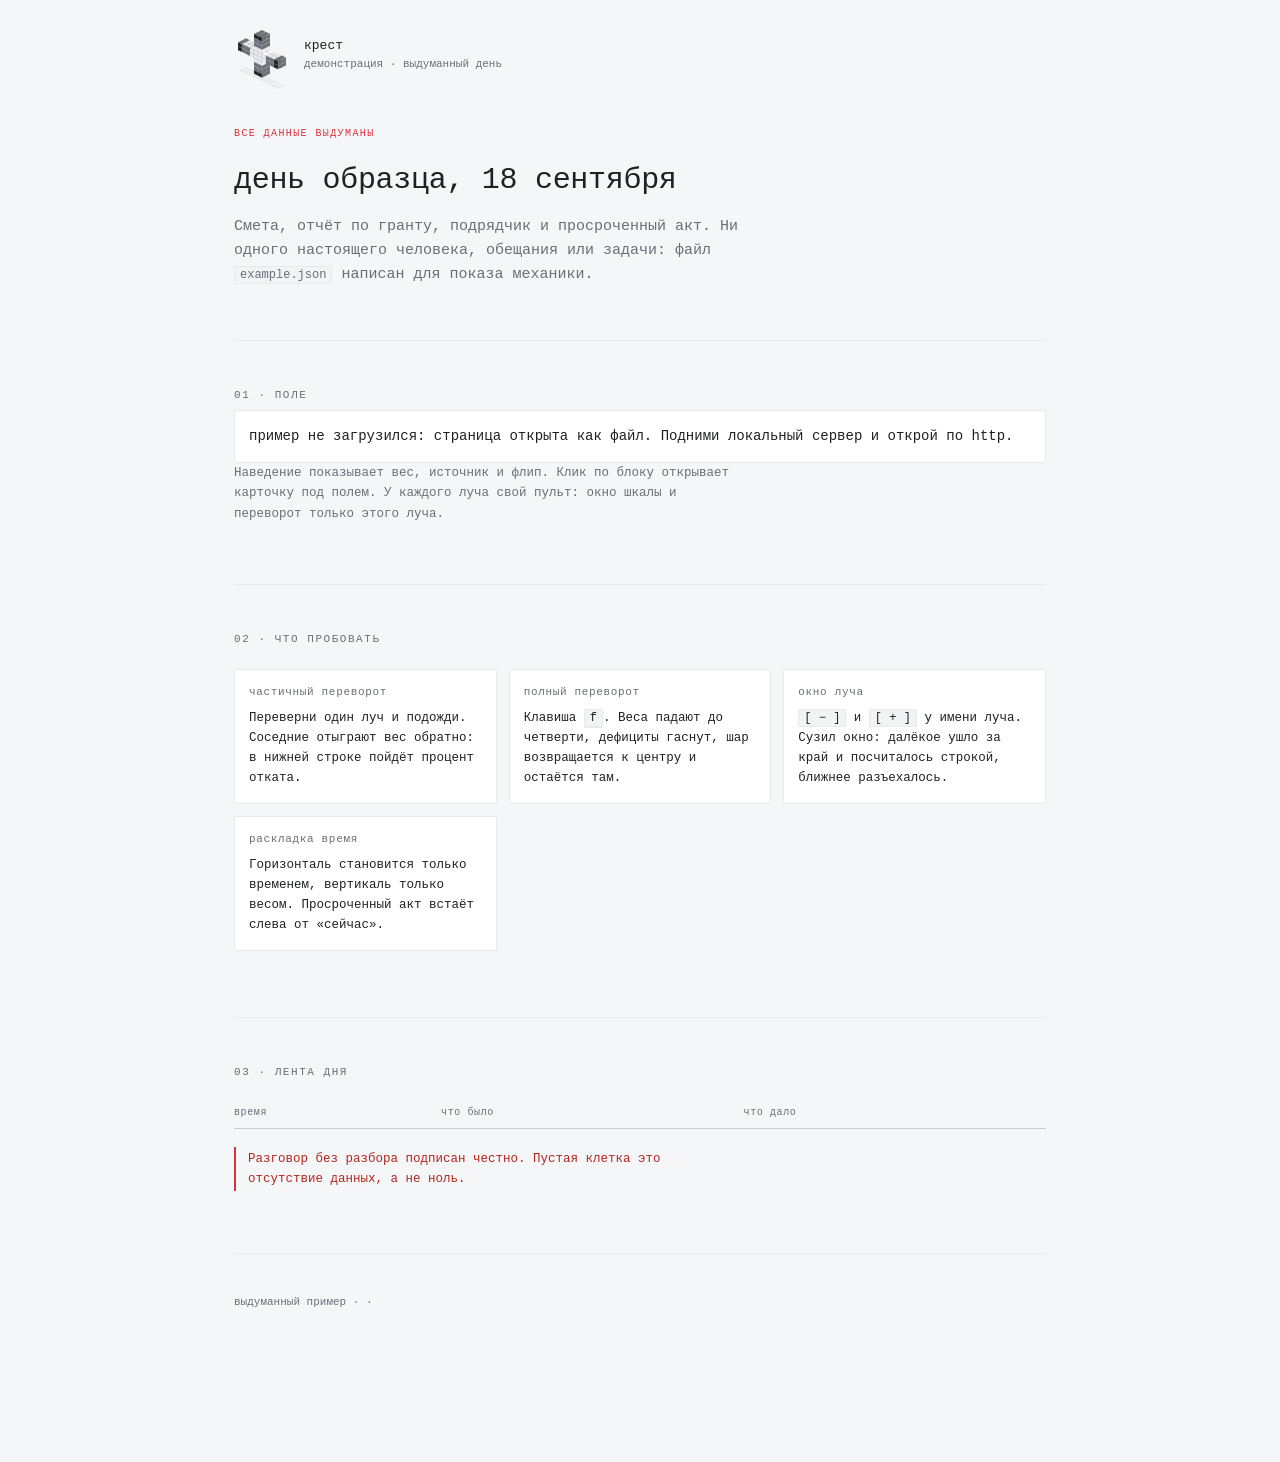
==== движок/index.html @ 0ad8f1ac "крест: открытая версия инструмента Поле на четыре луча: что должен, что было, на что опираешься, что" ====
<!doctype html>
<html lang="ru"><head>
<meta charset="utf-8">
<title>крест · демонстрация на примере</title>
<meta name="viewport" content="width=device-width,initial-scale=1">
<meta name="description" content="Рабочая демонстрация креста на выдуманном дне: три раскладки, окно каждого луча, полный и частичный переворот с откатом.">
<link rel="icon" href="favicon.svg" type="image/svg+xml">
<link rel="stylesheet" href="крест.css">
</head>
<body>
<div class="wrap">

<div class="head">
  <div class="mark" id="mark" role="img" aria-label="знак креста"></div>
  <div>
    <div class="name">крест</div>
    <div class="sub">демонстрация · выдуманный день</div>
  </div>
  <nav class="nav">
    
    
    
  </nav>
</div>

<header class="hero">
  <div class="kick">ВСЕ ДАННЫЕ ВЫДУМАНЫ</div>
  <h1>день образца, 18 сентября</h1>
  <p class="lead">Смета, отчёт по гранту, подрядчик и просроченный акт. Ни одного настоящего человека, обещания или задачи: файл <code>example.json</code> написан для показа механики.</p>
</header>

<section>
  <h2>01 · ПОЛЕ</h2>
  <div id="k"></div>
  <p style="font-size:12.5px;color:var(--muted);max-width:66ch">Наведение показывает вес, источник и флип. Клик по блоку открывает карточку под полем. У каждого луча свой пульт: окно шкалы и переворот только этого луча.</p>
</section>

<section>
  <h2>02 · ЧТО ПРОБОВАТЬ</h2>
  <div class="cards">
    <div class="card"><div class="t">частичный переворот</div><p>Переверни один луч и подожди. Соседние отыграют вес обратно: в нижней строке пойдёт процент отката.</p></div>
    <div class="card"><div class="t">полный переворот</div><p>Клавиша <kbd>f</kbd>. Веса падают до четверти, дефициты гаснут, шар возвращается к центру и остаётся там.</p></div>
    <div class="card"><div class="t">окно луча</div><p><code>[ − ]</code> и <code>[ + ]</code> у имени луча. Сузил окно: далёкое ушло за край и посчиталось строкой, ближнее разъехалось.</p></div>
    <div class="card"><div class="t">раскладка время</div><p>Горизонталь становится только временем, вертикаль только весом. Просроченный акт встаёт слева от «сейчас».</p></div>
  </div>
</section>

<section>
  <h2>03 · ЛЕНТА ДНЯ</h2>
  <table id="day"><tr><th>время</th><th>что было</th><th>что дало</th></tr></table>
  <p class="note">Разговор без разбора подписан честно. Пустая клетка это отсутствие данных, а не ноль.</p>
</section>

<footer>
  выдуманный пример ·  · 
</footer>
</div>

<script src="aim-voxel.js"></script>
<script src="voxel-krest.js"></script>
<script src="крест.js"></script>
<script>
AIMVoxel.render(document.getElementById('mark'), window.KREST_VOXEL, {unit:4, interactive:true, label:'крест'});
fetch(new URLSearchParams(location.search).get('файл') || '../день.json').then(function(r){return r.json();}).then(function(d){
  KREST.mount(document.getElementById('k'), d, {});
  var t = document.getElementById('day');
  d.факты.forEach(function(f){
    var tr = document.createElement('tr');
    tr.innerHTML = '<td>' + f.t + ' · ' + f.мин + ' мин</td><td>' + f.что + '</td><td>' + (f.дало || '<span style="color:#c9cbd1">разбора нет</span>') + '</td>';
    t.appendChild(tr);
  });
}).catch(function(e){
  document.getElementById('k').innerHTML = '<div class="card">пример не загрузился: страница открыта как файл. Подними локальный сервер и открой по http.</div>';
});
</script>
</body></html>
---- движок/крест.css ----
/* крест · публичная витрина · профиль N1 дизайн-системы AIM apps */
@import url("aim-mini-apps.css");

:root{
  --paper:#f5f6f8; --surface:#fff; --ink:#202124; --muted:#6b6e75;
  --line:#e8e9ed; --line2:#c9cbd1; --wash:#f2f3f5;
  --red:#db303d; --dark:#b3261e; --green:#287958; --amber:#98600b;
  --ease:cubic-bezier(.2,.8,.2,1);
}
*{box-sizing:border-box}
html{scroll-behavior:smooth}
body{margin:0;background:var(--paper);color:var(--ink);
  font:14px/1.62 "AIMPlex","IBM Plex Mono",ui-monospace,Menlo,monospace;
  -webkit-font-smoothing:antialiased}
.wrap{max-width:860px;margin:0 auto;padding:0 24px 110px}
a{color:var(--dark)}
b,strong{font-weight:500}
h1{font-size:30px;font-weight:500;letter-spacing:-.01em;margin:0 0 10px}
h2{font-size:11px;letter-spacing:.14em;color:var(--muted);font-weight:500;margin:0 0 6px;text-transform:uppercase}
h3{font-size:19px;font-weight:500;letter-spacing:-.01em;margin:0 0 14px}
h4{font-size:14px;font-weight:500;margin:22px 0 8px}
p{margin:0 0 14px;max-width:64ch}
ul,ol{margin:0 0 14px;padding-left:18px;max-width:64ch}
li{margin-bottom:6px}
code,kbd{background:var(--wash);border:1px solid var(--line);padding:1px 5px;font-size:12px;border-radius:2px}
kbd{border-bottom-width:2px}
pre{background:var(--surface);border:1px solid var(--line);padding:14px 16px;overflow:auto;font-size:12px;line-height:1.55;border-radius:2px}
pre code{background:none;border:0;padding:0}

/* шапка */
.head{display:flex;align-items:center;gap:14px;padding:26px 0 0}
.mark{width:56px;height:56px;flex:none}
.mark svg{display:block;width:100%;height:100%}
.head .name{font-size:13px;font-weight:500}
.head .sub{font-size:11px;color:var(--muted)}
.nav{margin-left:auto;display:flex;gap:14px;font-size:11px}
.nav a{color:var(--muted);text-decoration:none;border-bottom:1px solid var(--line)}
.nav a:hover,.nav a[aria-current=page]{color:var(--red);border-color:var(--red)}
header.hero{padding:44px 0 38px;border-bottom:1px solid var(--line)}
.kick{font-size:10px;letter-spacing:.14em;color:var(--red);margin-bottom:14px}
.lead{font-size:15px;color:var(--muted);max-width:58ch}
section{padding:46px 0;border-bottom:1px solid var(--line)}
.note{border-left:2px solid var(--red);padding:2px 0 2px 12px;color:var(--dark);font-size:12.5px;margin:16px 0;max-width:60ch}
.toc{display:flex;flex-wrap:wrap;gap:8px 16px;font-size:11px;padding:20px 0 0}
.toc a{color:var(--muted);text-decoration:none;border-bottom:1px solid var(--line)}
.toc a:hover{color:var(--red);border-color:var(--red)}
footer{padding:40px 0;font-size:11px;color:var(--muted)}

table{border-collapse:collapse;width:100%;font-size:12px;margin:18px 0}
th{text-align:left;font-weight:500;font-size:10px;letter-spacing:.06em;color:var(--muted);border-bottom:1px solid var(--line2);padding:6px 10px 6px 0}
td{border-bottom:1px solid var(--line);padding:7px 10px 7px 0;vertical-align:top}
td:first-child,th:first-child{color:var(--muted)}

.cards{display:grid;grid-template-columns:repeat(auto-fit,minmax(210px,1fr));gap:12px;margin:20px 0}
.card{background:var(--surface);border:1px solid var(--line);padding:14px;border-radius:2px}
.card .t{font-size:11px;letter-spacing:.06em;color:var(--muted);margin-bottom:6px}
.card p{font-size:12.5px;margin:0}
.btn{border:1px solid var(--ink);background:var(--paper);color:var(--ink);padding:5px 11px;font:inherit;font-size:11px;
  cursor:pointer;border-radius:2px;transition:background var(--aim-s-motion-state,160ms) var(--ease),color 160ms var(--ease)}
.btn:hover{background:var(--ink);color:var(--paper)}
.btn[aria-pressed=true]{background:var(--ink);color:var(--paper)}
.btn:focus-visible{outline:2px solid var(--red);outline-offset:2px}

/* инструмент */
.krest{background:var(--surface);border:1px solid var(--line);margin:22px 0;border-radius:2px;overflow:hidden}
.krest .bar{display:flex;gap:8px;align-items:center;flex-wrap:wrap;padding:9px 12px;border-bottom:1px solid var(--line);font-size:11px}
.krest .bar .sep{flex:1}
.krest .stage{position:relative;background:var(--surface)}
.krest svg.field{display:block;width:100%;height:auto;touch-action:manipulation}
.krest .foot{display:flex;gap:10px;flex-wrap:wrap;padding:8px 12px;border-top:1px solid var(--line);font-size:10.5px;color:var(--muted)}
.krest .roll{color:var(--red)}
.krest .src{display:flex;gap:10px;flex-wrap:wrap;padding:8px 12px;border-bottom:1px solid var(--line);font-size:10.5px;color:var(--muted)}
.krest .src span::before{content:"";display:inline-block;width:6px;height:6px;border-radius:50%;margin-right:5px;background:var(--line2);vertical-align:1px}
.krest .src span[data-s=live]::before{background:var(--green)}
.krest .src span[data-s=quiet]::before{background:var(--amber)}
.krest .src span[data-s=dead]::before{background:var(--red)}
.krest .card-el{padding:12px;border-top:1px solid var(--line);font-size:12px;background:var(--wash)}
.krest .card-el .l{font-size:10px;letter-spacing:.06em;color:var(--muted)}
.krest .card-el .flip{color:var(--dark)}
.tip{position:absolute;pointer-events:none;background:var(--ink);color:#fff;font-size:11px;line-height:1.45;
  padding:7px 9px;max-width:260px;border-radius:2px;opacity:0;transition:opacity 120ms var(--ease);z-index:4}
.tip.on{opacity:1}
.tip .f{color:#ffb4b9;display:block;margin-top:4px}
.picker{display:inline-flex;border:1px solid var(--line2);border-radius:2px;overflow:hidden}
.picker button{border:0;border-right:1px solid var(--line2);background:var(--surface);font:inherit;font-size:11px;
  padding:4px 10px;cursor:pointer;color:var(--muted)}
.picker button:last-child{border-right:0}
.picker button[aria-pressed=true]{background:var(--ink);color:#fff}
@media(max-width:640px){
  h1{font-size:23px}
  .wrap{padding:0 16px 80px}
  .nav{width:100%;margin:8px 0 0}
  .head{flex-wrap:wrap}
  header.hero{padding:30px 0 26px}
  section{padding:34px 0}
  .krest .bar{font-size:10.5px}
}
@media (prefers-reduced-motion:reduce){*{animation:none!important;transition:none!important}}
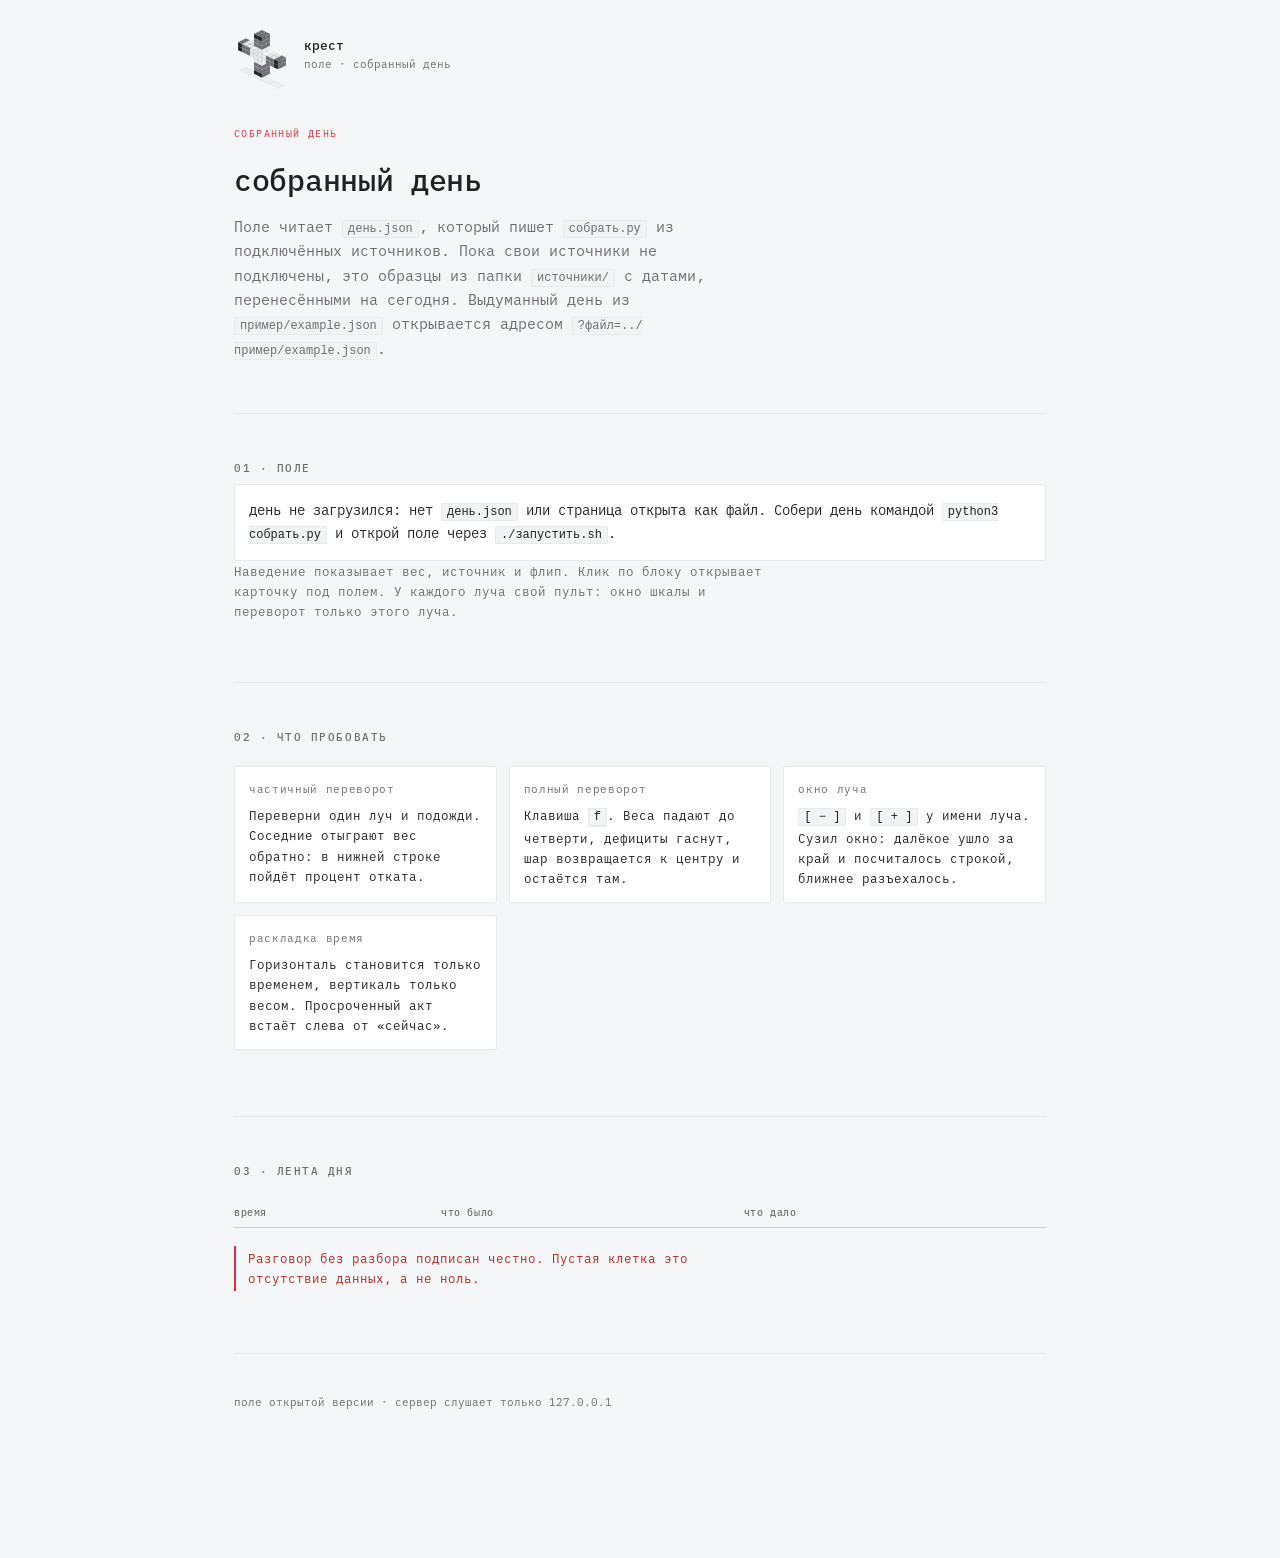
==== commit 4638d90e: "отказ по мусорному лучу отдаёт 400, а не рвёт соединение Причина статуса HTTP кодируется в latin-1. " ====
--- a/движок/index.html
+++ b/движок/index.html
@@ -1,9 +1,9 @@
 <!doctype html>
 <html lang="ru"><head>
 <meta charset="utf-8">
-<title>крест · демонстрация на примере</title>
+<title>крест · поле</title>
 <meta name="viewport" content="width=device-width,initial-scale=1">
-<meta name="description" content="Рабочая демонстрация креста на выдуманном дне: три раскладки, окно каждого луча, полный и частичный переворот с откатом.">
+<meta name="description" content="Поле креста на собранном дне: три раскладки, окно каждого луча, полный и частичный переворот с откатом.">
 <link rel="icon" href="favicon.svg" type="image/svg+xml">
 <link rel="stylesheet" href="крест.css">
 </head>
@@ -14,19 +14,14 @@
   <div class="mark" id="mark" role="img" aria-label="знак креста"></div>
   <div>
     <div class="name">крест</div>
-    <div class="sub">демонстрация · выдуманный день</div>
+    <div class="sub">поле · собранный день</div>
   </div>
-  <nav class="nav">
-    
-    
-    
-  </nav>
 </div>
 
 <header class="hero">
-  <div class="kick">ВСЕ ДАННЫЕ ВЫДУМАНЫ</div>
-  <h1>день образца, 18 сентября</h1>
-  <p class="lead">Смета, отчёт по гранту, подрядчик и просроченный акт. Ни одного настоящего человека, обещания или задачи: файл <code>example.json</code> написан для показа механики.</p>
+  <div class="kick">СОБРАННЫЙ ДЕНЬ</div>
+  <h1 id="title">собранный день</h1>
+  <p class="lead">Поле читает <code>день.json</code>, который пишет <code>собрать.py</code> из подключённых источников. Пока свои источники не подключены, это образцы из папки <code>источники/</code> с датами, перенесёнными на сегодня. Выдуманный день из <code>пример/example.json</code> открывается адресом <code>?файл=../пример/example.json</code>.</p>
 </header>
 
 <section>
@@ -52,7 +47,7 @@
 </section>
 
 <footer>
-  выдуманный пример ·  · 
+  поле открытой версии · сервер слушает только 127.0.0.1
 </footer>
 </div>
 
@@ -63,6 +58,8 @@
 AIMVoxel.render(document.getElementById('mark'), window.KREST_VOXEL, {unit:4, interactive:true, label:'крест'});
 fetch(new URLSearchParams(location.search).get('файл') || '../день.json').then(function(r){return r.json();}).then(function(d){
   KREST.mount(document.getElementById('k'), d, {});
+  var day = d.дата && new Date(d.дата + 'T12:00:00');
+  if (day && !isNaN(day)) document.getElementById('title').textContent = 'собранный день, ' + day.toLocaleDateString('ru-RU', {day: 'numeric', month: 'long'});
   var t = document.getElementById('day');
   d.факты.forEach(function(f){
     var tr = document.createElement('tr');
@@ -70,7 +67,7 @@
     t.appendChild(tr);
   });
 }).catch(function(e){
-  document.getElementById('k').innerHTML = '<div class="card">пример не загрузился: страница открыта как файл. Подними локальный сервер и открой по http.</div>';
+  document.getElementById('k').innerHTML = '<div class="card">день не загрузился: нет <code>день.json</code> или страница открыта как файл. Собери день командой <code>python3 собрать.py</code> и открой поле через <code>./запустить.sh</code>.</div>';
 });
 </script>
 </body></html>
--- a/движок/крест.css
+++ b/движок/крест.css
@@ -1,5 +1,8 @@
-/* крест · публичная витрина · профиль N1 дизайн-системы AIM apps */
-@import url("aim-mini-apps.css");
+/* крест · поле открытой версии · профиль N1 дизайн-системы AIM apps.
+   Шрифт лежит рядом: общий слой семейства в репозиторий не входит, поэтому гарнитура объявлена здесь. */
+@font-face{font-family:AIMPlex;src:url("aim-plex-400.woff2") format("woff2");font-weight:400;font-display:swap}
+@font-face{font-family:AIMPlex;src:url("aim-plex-500.woff2") format("woff2");font-weight:500;font-display:swap}
+@font-face{font-family:AIMPlex;src:url("aim-plex-600.woff2") format("woff2");font-weight:600;font-display:swap}
 
 :root{
   --paper:#f5f6f8; --surface:#fff; --ink:#202124; --muted:#6b6e75;
